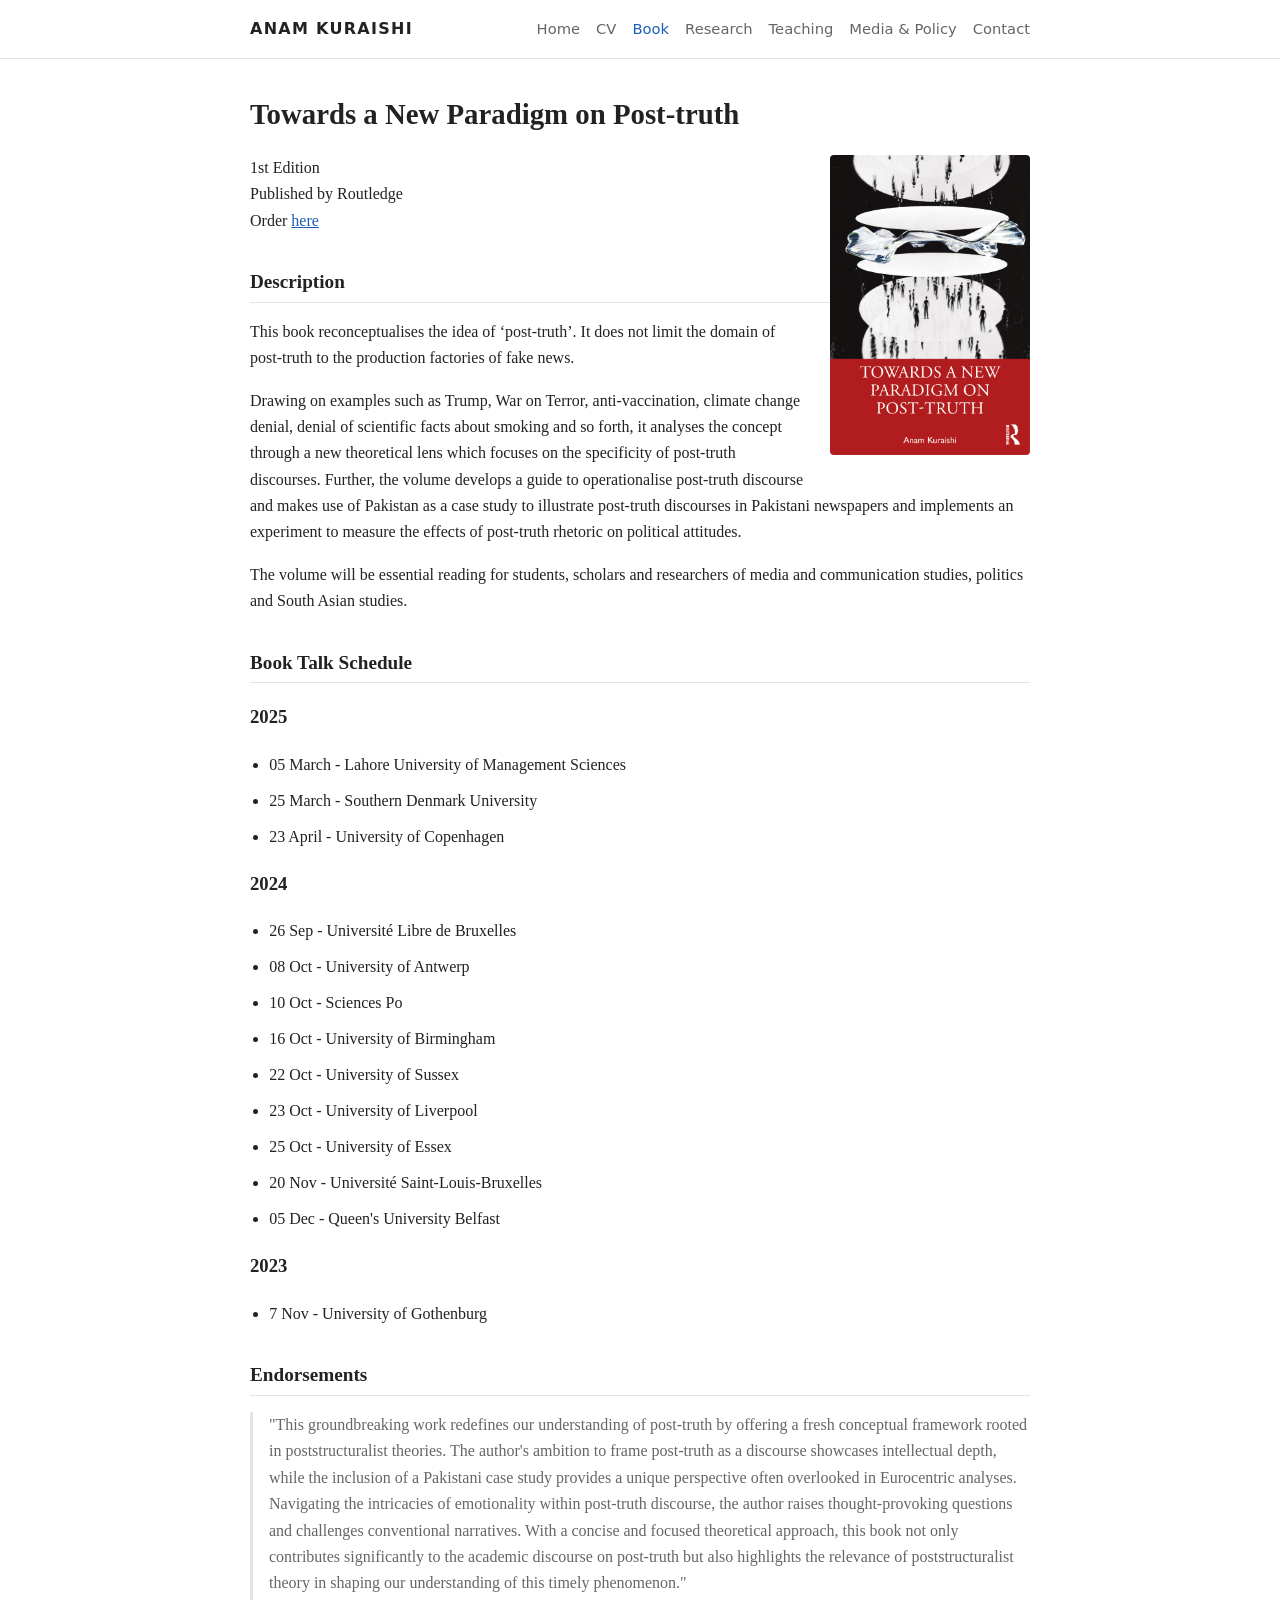
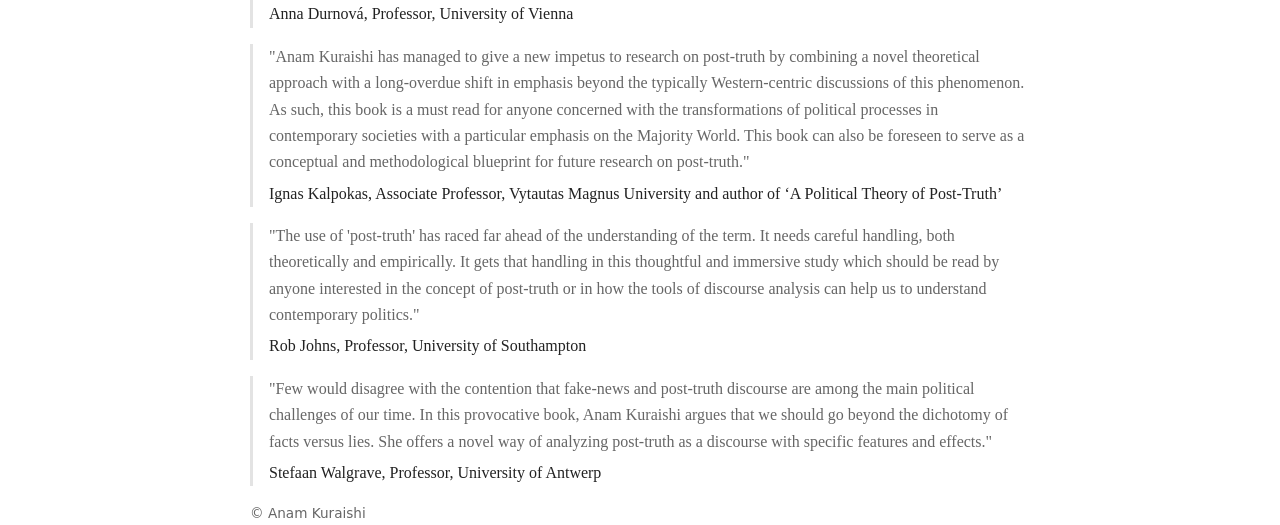
==== book.html @ c8cf6df5 "Update book.html" ====
<!DOCTYPE html>
<html lang="en">
<head>
<meta charset="UTF-8">
<meta name="viewport" content="width=device-width, initial-scale=1">
<title>Book</title>
<meta name="description" content="Anam Kuraishi">
<link rel="stylesheet" href="style.css">
</head>
<body>
<header class="site"><div class="wrap">
<a class="brand" href="index.html">ANAM KURAISHI</a>
<nav><a href="index.html">Home</a><a href="cv.html">CV</a><a href="book.html" class="active">Book</a><a href="research.html">Research</a><a href="teaching.html">Teaching</a><a href="media-policy.html">Media &amp; Policy</a><a href="contact.html">Contact</a></nav>
</div></header>
<main class="wrap">

<h1>Towards a New Paradigm on Post-truth</h1>
<img class="cover" src="Towards%20a%20New%20Paradigm%20on%20Post-truth%202-1.png" alt="Book cover: Towards a New Paradigm on Post-truth">
<p>1st Edition<br>Published by Routledge<br>Order <a href="https://www.routledge.com/Towards-a-New-Paradigm-on-Post-truth/Kuraishi/p/book/9781032434308">here</a></p>
<h2>Description</h2>
<p>This book reconceptualises the idea of ‘post-truth’. It does not limit the domain of post-truth to the production factories of fake news.</p>
<p>Drawing on examples such as Trump, War on Terror, anti-vaccination, climate change denial, denial of scientific facts about smoking and so forth, it analyses the concept through a new theoretical lens which focuses on the specificity of post-truth discourses. Further, the volume develops a guide to operationalise post-truth discourse and makes use of Pakistan as a case study to illustrate post-truth discourses in Pakistani newspapers and implements an experiment to measure the effects of post-truth rhetoric on political attitudes.</p>
<p>The volume will be essential reading for students, scholars and researchers of media and communication studies, politics and South Asian studies.</p>
<h2>Book Talk Schedule</h2>
<h3>2025</h3>
<ul><li>05 March - Lahore University of Management Sciences</li><li>25 March - Southern Denmark University</li><li>23 April - University of Copenhagen</li></ul>
<h3>2024</h3>
<ul><li>26 Sep - Université Libre de Bruxelles</li><li>08 Oct - University of Antwerp</li><li>10 Oct - Sciences Po</li><li>16 Oct - University of Birmingham</li><li>22 Oct - University of Sussex</li><li>23 Oct - University of Liverpool</li><li>25 Oct - University of Essex</li><li>20 Nov - Université Saint-Louis-Bruxelles</li><li>05 Dec - Queen's University Belfast</li></ul>
<h3>2023</h3>
<ul><li>7 Nov - University of Gothenburg</li></ul>
<h2>Endorsements</h2>
<blockquote>"This groundbreaking work redefines our understanding of post-truth by offering a fresh conceptual framework rooted in poststructuralist theories. The author's ambition to frame post-truth as a discourse showcases intellectual depth, while the inclusion of a Pakistani case study provides a unique perspective often overlooked in Eurocentric analyses. Navigating the intricacies of emotionality within post-truth discourse, the author raises thought-provoking questions and challenges conventional narratives. With a concise and focused theoretical approach, this book not only contributes significantly to the academic discourse on post-truth but also highlights the relevance of poststructuralist theory in shaping our understanding of this timely phenomenon."<cite>Anna Durnová, Professor, University of Vienna</cite></blockquote>
<blockquote>"Anam Kuraishi has managed to give a new impetus to research on post-truth by combining a novel theoretical approach with a long-overdue shift in emphasis beyond the typically Western-centric discussions of this phenomenon. As such, this book is a must read for anyone concerned with the transformations of political processes in contemporary societies with a particular emphasis on the Majority World. This book can also be foreseen to serve as a conceptual and methodological blueprint for future research on post-truth."<cite>Ignas Kalpokas, Associate Professor, Vytautas Magnus University and author of ‘A Political Theory of Post-Truth’</cite></blockquote>
<blockquote>"The use of 'post-truth' has raced far ahead of the understanding of the term. It needs careful handling, both theoretically and empirically. It gets that handling in this thoughtful and immersive study which should be read by anyone interested in the concept of post-truth or in how the tools of discourse analysis can help us to understand contemporary politics."<cite>Rob Johns, Professor, University of Southampton</cite></blockquote>
<blockquote>"Few would disagree with the contention that fake-news and post-truth discourse are among the main political challenges of our time. In this provocative book, Anam Kuraishi argues that we should go beyond the dichotomy of facts versus lies. She offers a novel way of analyzing post-truth as a discourse with specific features and effects."<cite>Stefaan Walgrave, Professor, University of Antwerp</cite></blockquote>
</main>
<footer class="wrap">&copy; Anam Kuraishi</footer>
</body>
</html>
---- style.css ----
:root{--bg:#fff;--text:#222;--muted:#666;--accent:#1a5fb4;--line:#e3e3e3}
@media(prefers-color-scheme:dark){:root{--bg:#15171a;--text:#e6e6e6;--muted:#9aa0a6;--accent:#7fb2ff;--line:#2c2f33}}
*{box-sizing:border-box}
body{margin:0;background:var(--bg);color:var(--text);font-family:Georgia,"Times New Roman",serif;line-height:1.65}
.wrap{max-width:820px;margin:0 auto;padding:0 1.25rem}
header.site{border-bottom:1px solid var(--line);padding:1rem 0;margin-bottom:2rem}
header.site .wrap{display:flex;justify-content:space-between;align-items:center;flex-wrap:wrap;gap:.75rem}
.brand{font-family:system-ui,sans-serif;font-weight:700;letter-spacing:.08em;color:var(--text);text-decoration:none}
nav{display:flex;gap:1rem;flex-wrap:wrap;font-family:system-ui,sans-serif;font-size:.92rem}
nav a{color:var(--muted);text-decoration:none}
nav a:hover,nav a.active{color:var(--accent)}
a{color:var(--accent)}
h1{font-size:1.8rem;margin:0 0 1rem}
h2{font-size:1.2rem;margin:2rem 0 .6rem;padding-bottom:.25rem;border-bottom:1px solid var(--line)}
ul{padding-left:1.2rem}li{margin-bottom:.6rem}
.profile{display:flex;gap:1.75rem;align-items:flex-start;flex-wrap:wrap}
.profile img{width:220px;max-width:100%;border-radius:6px;background:var(--line)}
.profile .text{flex:1;min-width:260px}
.cover{width:200px;float:right;margin:0 0 1rem 1.5rem;border-radius:4px}
blockquote{margin:1rem 0;padding-left:1rem;border-left:3px solid var(--line);color:var(--muted)}
blockquote cite{display:block;margin-top:.3rem;font-style:normal;color:var(--text)}
.btn{display:inline-block;padding:.6rem 1.1rem;border:1px solid var(--accent);border-radius:4px;text-decoration:none;font-family:system-ui,sans-serif}
footer{margin:3rem auto 2rem;color:var(--muted);font-size:.85rem;font-family:system-ui,sans-serif}
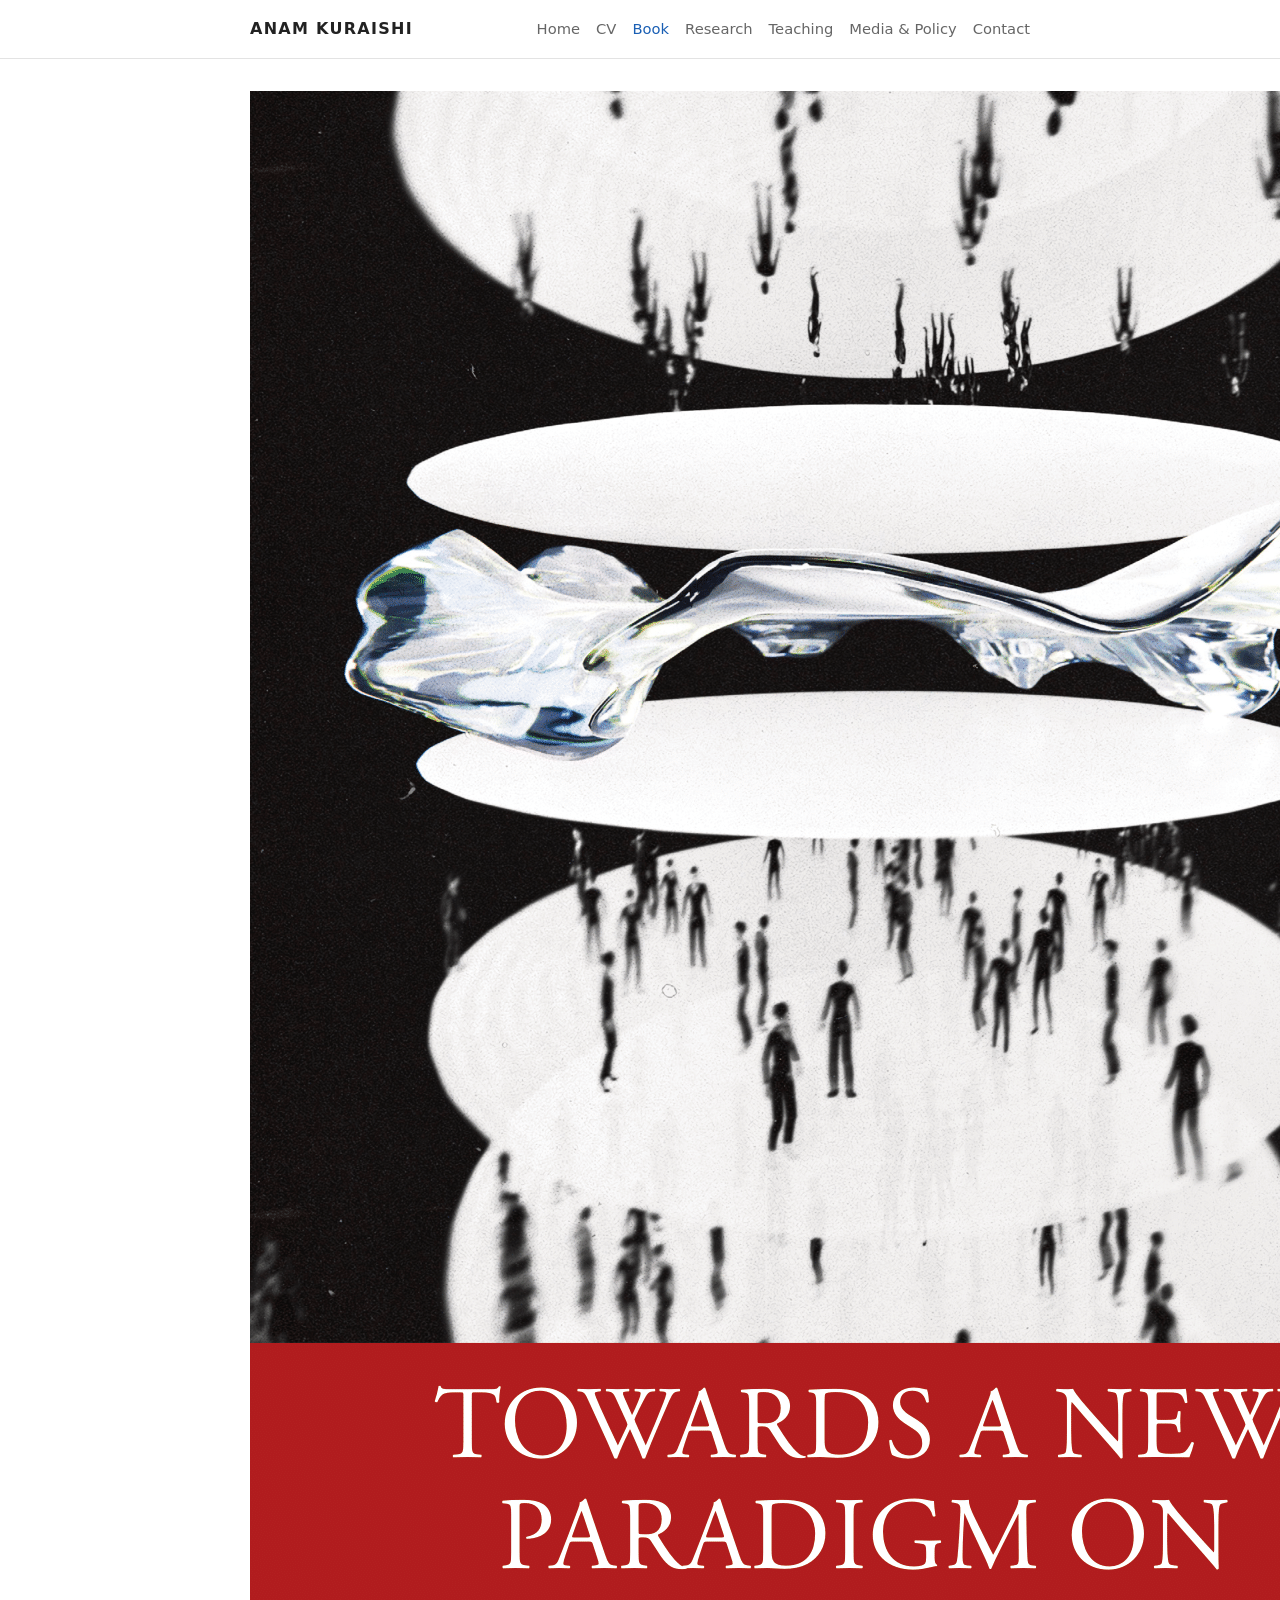
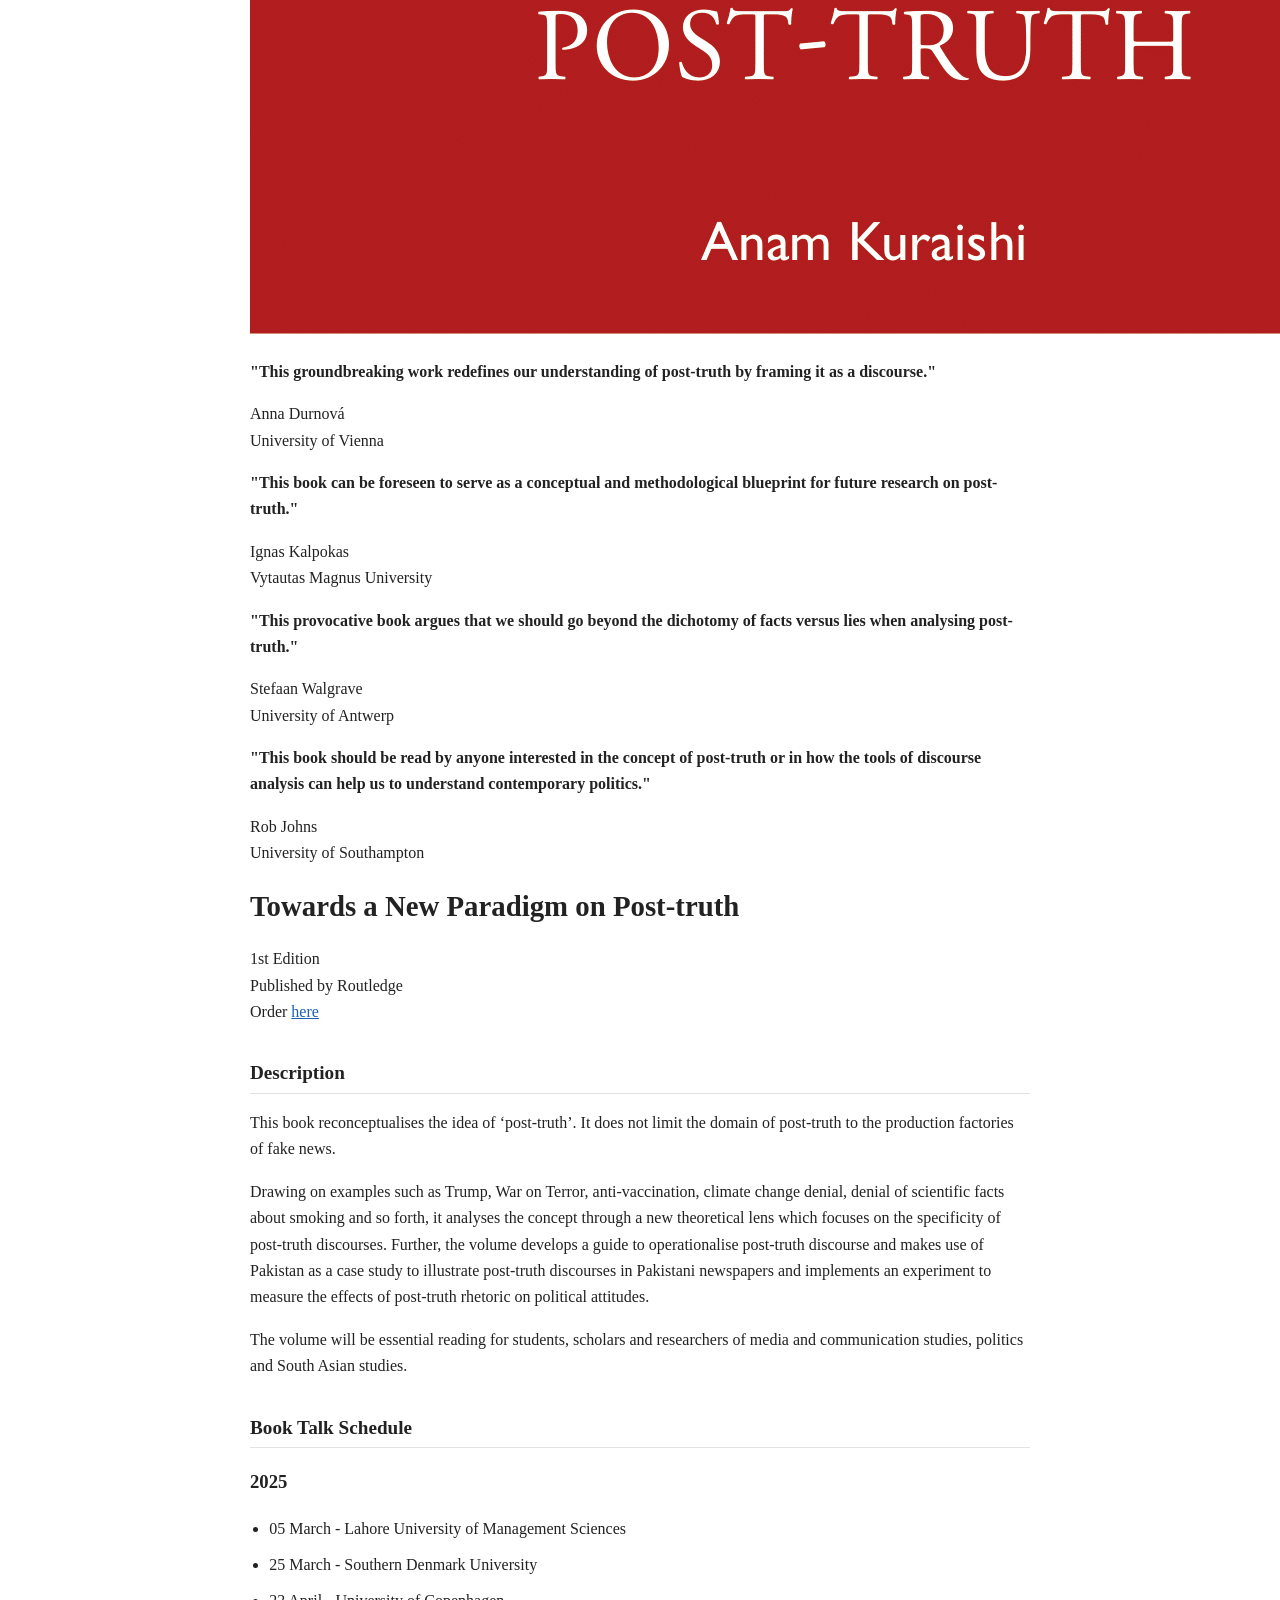
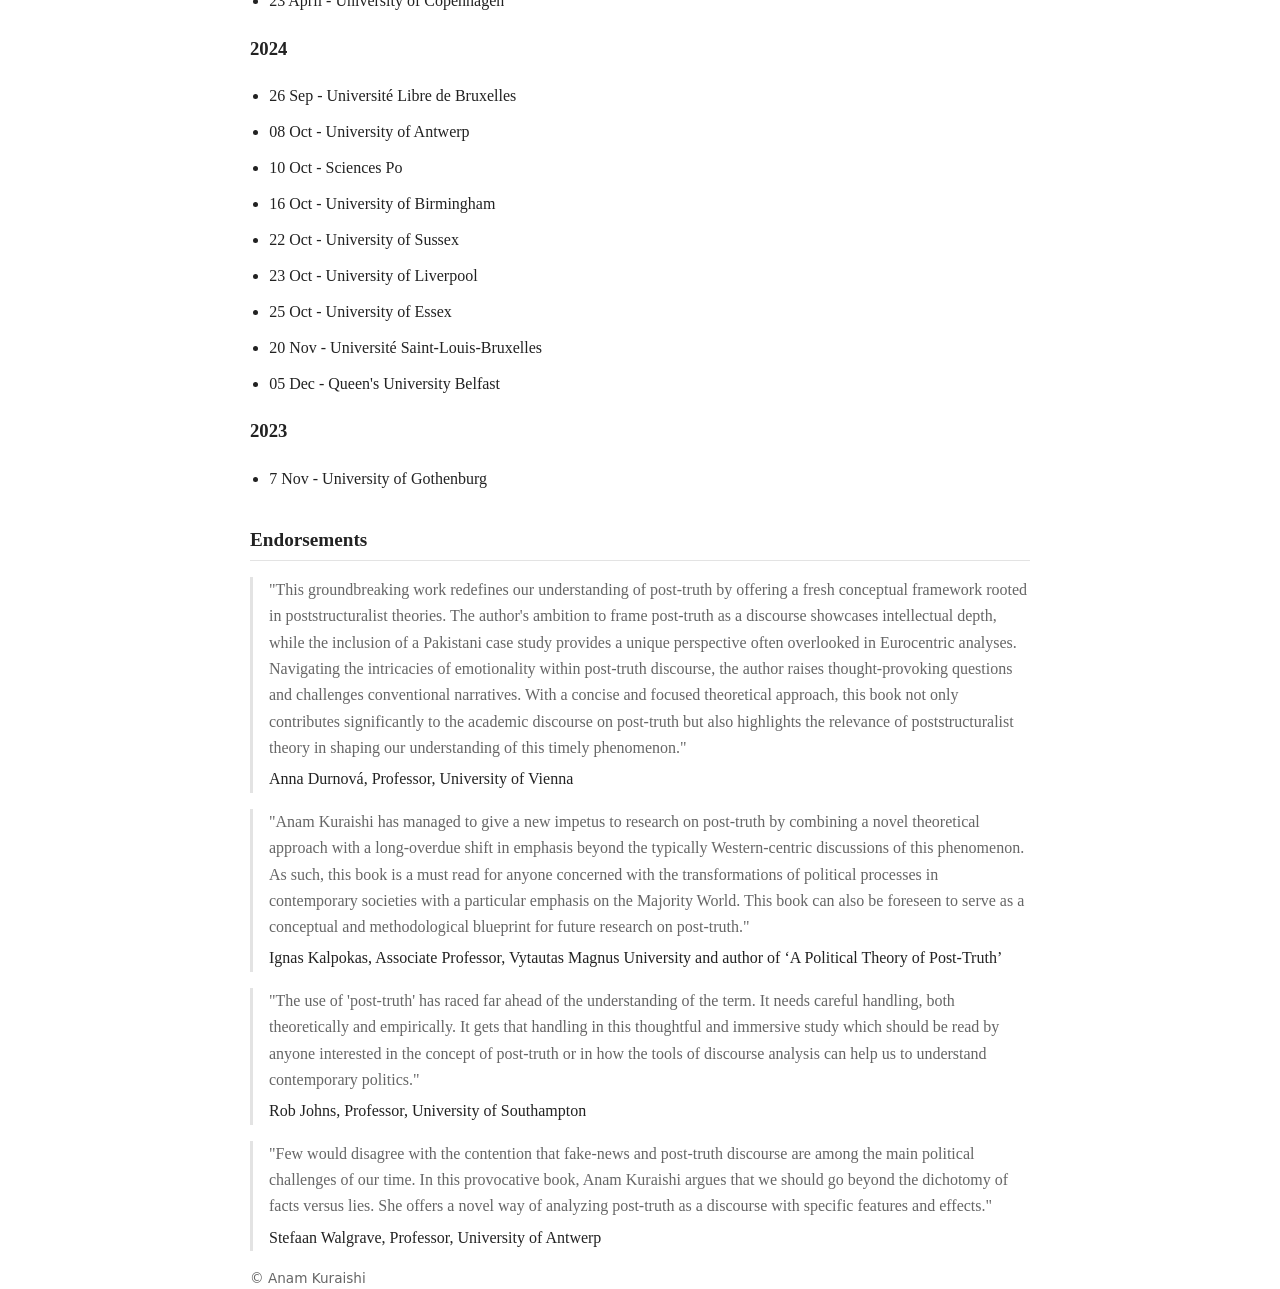
==== commit a464fb9b: "Update book.html" ====
--- a/book.html
+++ b/book.html
@@ -14,8 +14,27 @@
 </div></header>
 <main class="wrap">
 
+<div class="book-top">
+<img src="Towards%20a%20New%20Paradigm%20on%20Post-truth%202-1.png" alt="Book cover: Towards a New Paradigm on Post-truth">
+<div class="q">
+<p><strong>"This groundbreaking work redefines our understanding of post-truth by framing it as a discourse."</strong></p>
+<p class="who">Anna Durnová<br>University of Vienna</p>
+</div>
+<div class="q">
+<p><strong>"This book can be foreseen to serve as a conceptual and methodological blueprint for future research on post-truth."</strong></p>
+<p class="who">Ignas Kalpokas<br>Vytautas Magnus University</p>
+</div>
+<div class="q">
+<p><strong>"This provocative book argues that we should go beyond the dichotomy of facts versus lies when analysing post-truth."</strong></p>
+<p class="who">Stefaan Walgrave<br>University of Antwerp</p>
+</div>
+<div class="q">
+<p><strong>"This book should be read by anyone interested in the concept of post-truth or in how the tools of discourse analysis can help us to understand contemporary politics."</strong></p>
+<p class="who">Rob Johns<br>University of Southampton</p>
+</div>
+</div>
+
 <h1>Towards a New Paradigm on Post-truth</h1>
-<img class="cover" src="Towards%20a%20New%20Paradigm%20on%20Post-truth%202-1.png" alt="Book cover: Towards a New Paradigm on Post-truth">
 <p>1st Edition<br>Published by Routledge<br>Order <a href="https://www.routledge.com/Towards-a-New-Paradigm-on-Post-truth/Kuraishi/p/book/9781032434308">here</a></p>
 <h2>Description</h2>
 <p>This book reconceptualises the idea of ‘post-truth’. It does not limit the domain of post-truth to the production factories of fake news.</p>
--- a/style.css
+++ b/style.css
@@ -14,7 +14,9 @@
 h2{font-size:1.2rem;margin:2rem 0 .6rem;padding-bottom:.25rem;border-bottom:1px solid var(--line)}
 ul{padding-left:1.2rem}li{margin-bottom:.6rem}
 .profile{display:flex;gap:1.75rem;align-items:flex-start;flex-wrap:wrap}
-.profile img{width:220px;max-width:100%;border-radius:6px;background:var(--line)}
+.profile .side{width:220px;max-width:100%}
+.profile .side img{width:100%;display:block;border-radius:6px;background:var(--line)}
+.profile .side p{margin:.6rem 0 0;font-size:.9rem;overflow-wrap:anywhere}
 .profile .text{flex:1;min-width:260px}
 .cover{width:200px;float:right;margin:0 0 1rem 1.5rem;border-radius:4px}
 blockquote{margin:1rem 0;padding-left:1rem;border-left:3px solid var(--line);color:var(--muted)}
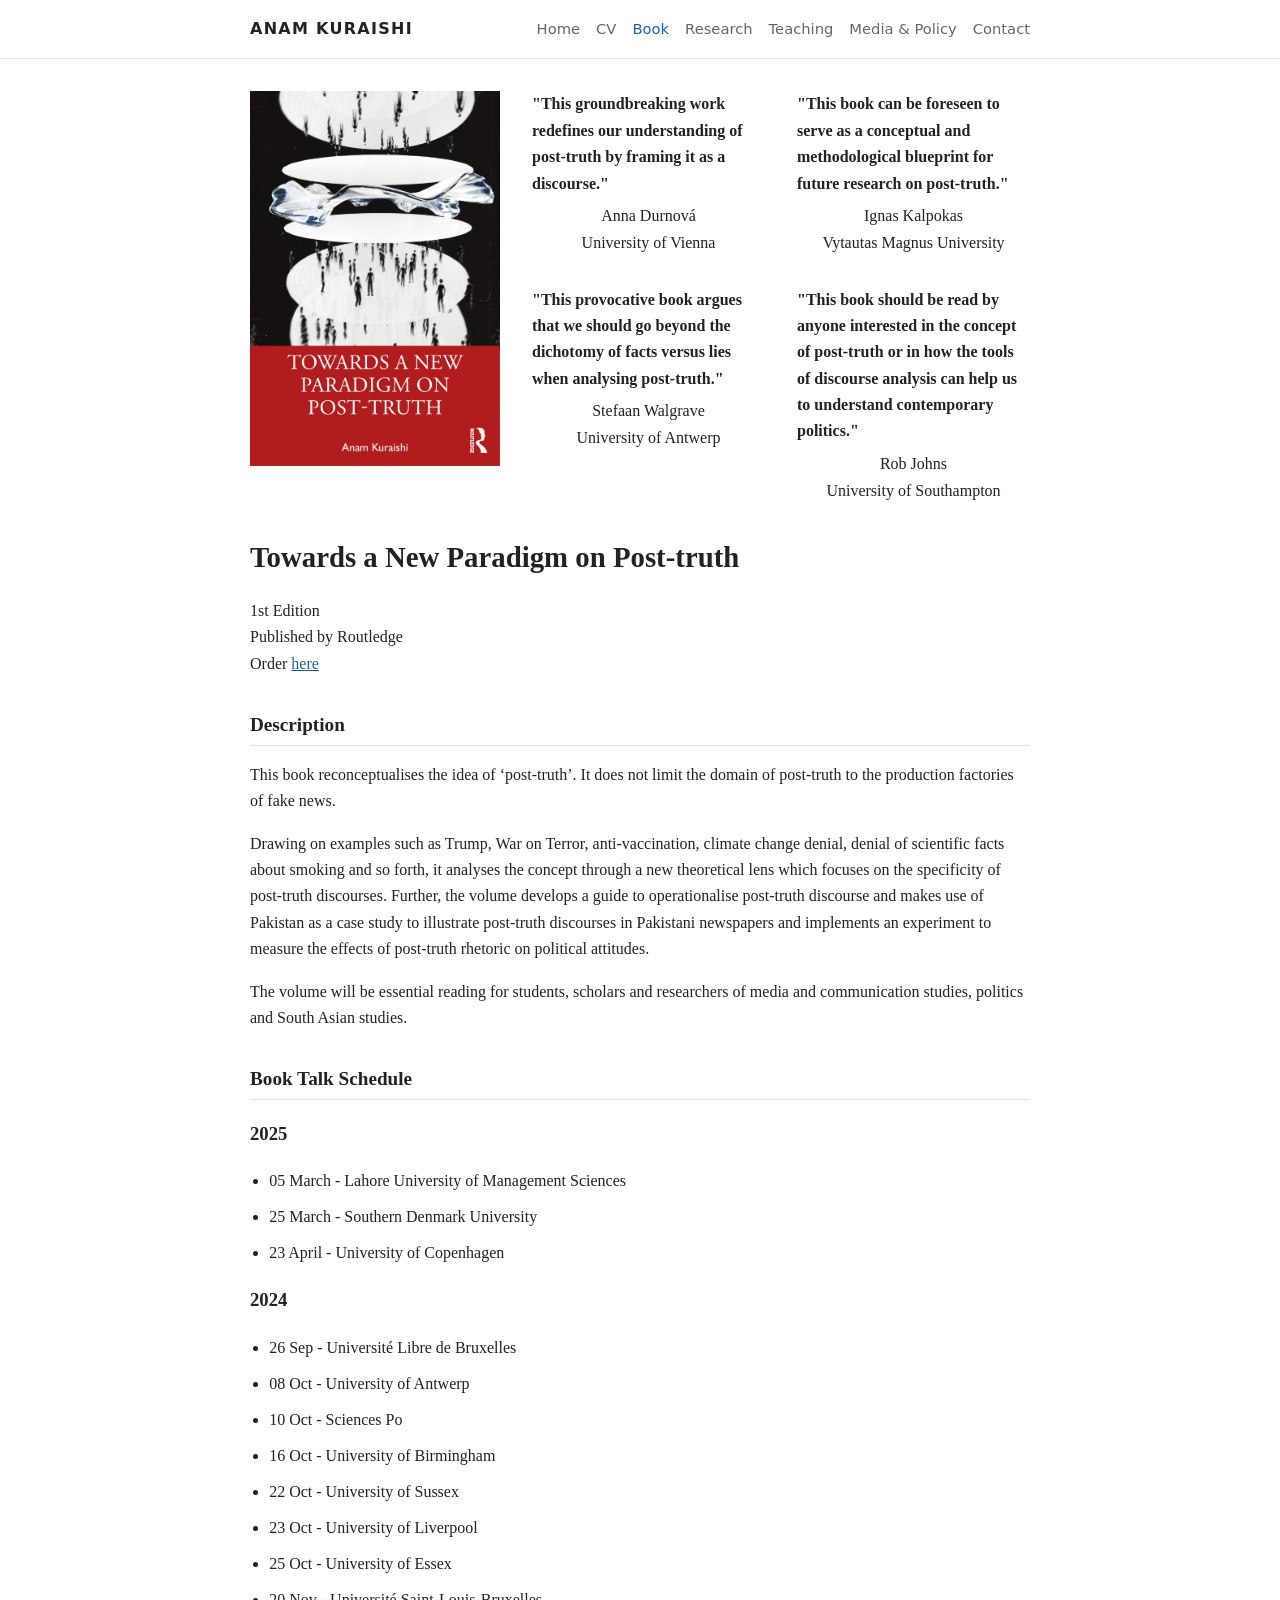
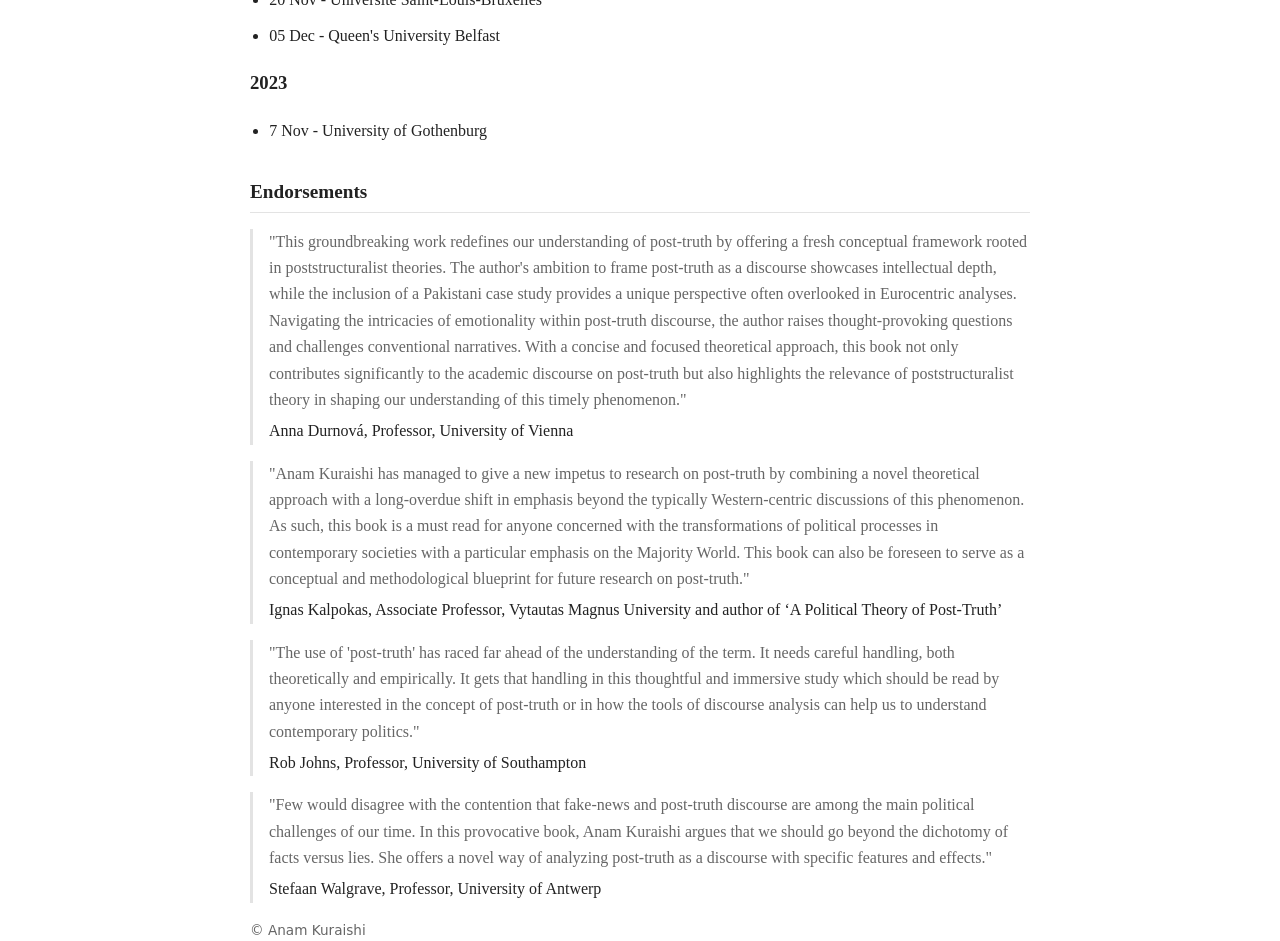
==== commit b472f494: "Update book.html" ====
--- a/book.html
+++ b/book.html
@@ -6,6 +6,21 @@
 <title>Book</title>
 <meta name="description" content="Anam Kuraishi">
 <link rel="stylesheet" href="style.css">
+<style>
+.book-top{display:grid;grid-template-columns:250px 1fr 1fr;column-gap:2rem;row-gap:1.5rem;align-items:start;margin:0 0 1.5rem}
+.book-top > img{grid-column:1;grid-row:1 / span 2;width:250px;max-width:100%;height:auto;display:block}
+.book-top .q{min-width:0}
+.book-top .q:nth-of-type(1){grid-column:2;grid-row:1}
+.book-top .q:nth-of-type(2){grid-column:3;grid-row:1}
+.book-top .q:nth-of-type(3){grid-column:2;grid-row:2}
+.book-top .q:nth-of-type(4){grid-column:3;grid-row:2}
+.book-top .q p{margin:0 0 .4rem;font-size:1rem}
+.book-top .who{text-align:center;font-size:.85rem}
+@media(max-width:760px){
+.book-top{grid-template-columns:1fr}
+.book-top > img,.book-top .q:nth-of-type(n){grid-column:1;grid-row:auto}
+}
+</style>
 </head>
 <body>
 <header class="site"><div class="wrap">
@@ -15,7 +30,7 @@
 <main class="wrap">
 
 <div class="book-top">
-<img src="Towards%20a%20New%20Paradigm%20on%20Post-truth%202-1.png" alt="Book cover: Towards a New Paradigm on Post-truth">
+<img src="Towards%20a%20New%20Paradigm%20on%20Post-truth%202-1.png" width="250" alt="Book cover: Towards a New Paradigm on Post-truth">
 <div class="q">
 <p><strong>"This groundbreaking work redefines our understanding of post-truth by framing it as a discourse."</strong></p>
 <p class="who">Anna Durnová<br>University of Vienna</p>
--- a/style.css
+++ b/style.css
@@ -23,3 +23,9 @@
 blockquote cite{display:block;margin-top:.3rem;font-style:normal;color:var(--text)}
 .btn{display:inline-block;padding:.6rem 1.1rem;border:1px solid var(--accent);border-radius:4px;text-decoration:none;font-family:system-ui,sans-serif}
 footer{margin:3rem auto 2rem;color:var(--muted);font-size:.85rem;font-family:system-ui,sans-serif}
+
+.book-top{display:grid;grid-template-columns:250px 1fr 1fr;grid-template-rows:auto auto;column-gap:2rem;row-gap:1.5rem;align-items:start;margin:0 0 1.5rem}
+.book-top img{grid-row:1 / span 2;width:100%;display:block}
+.book-top .q p{margin:0 0 .4rem;font-size:1rem}
+.book-top .who{text-align:center;font-size:.85rem}
+@media(max-width:760px){.book-top{grid-template-columns:1fr}.book-top img{grid-row:auto;max-width:250px}}
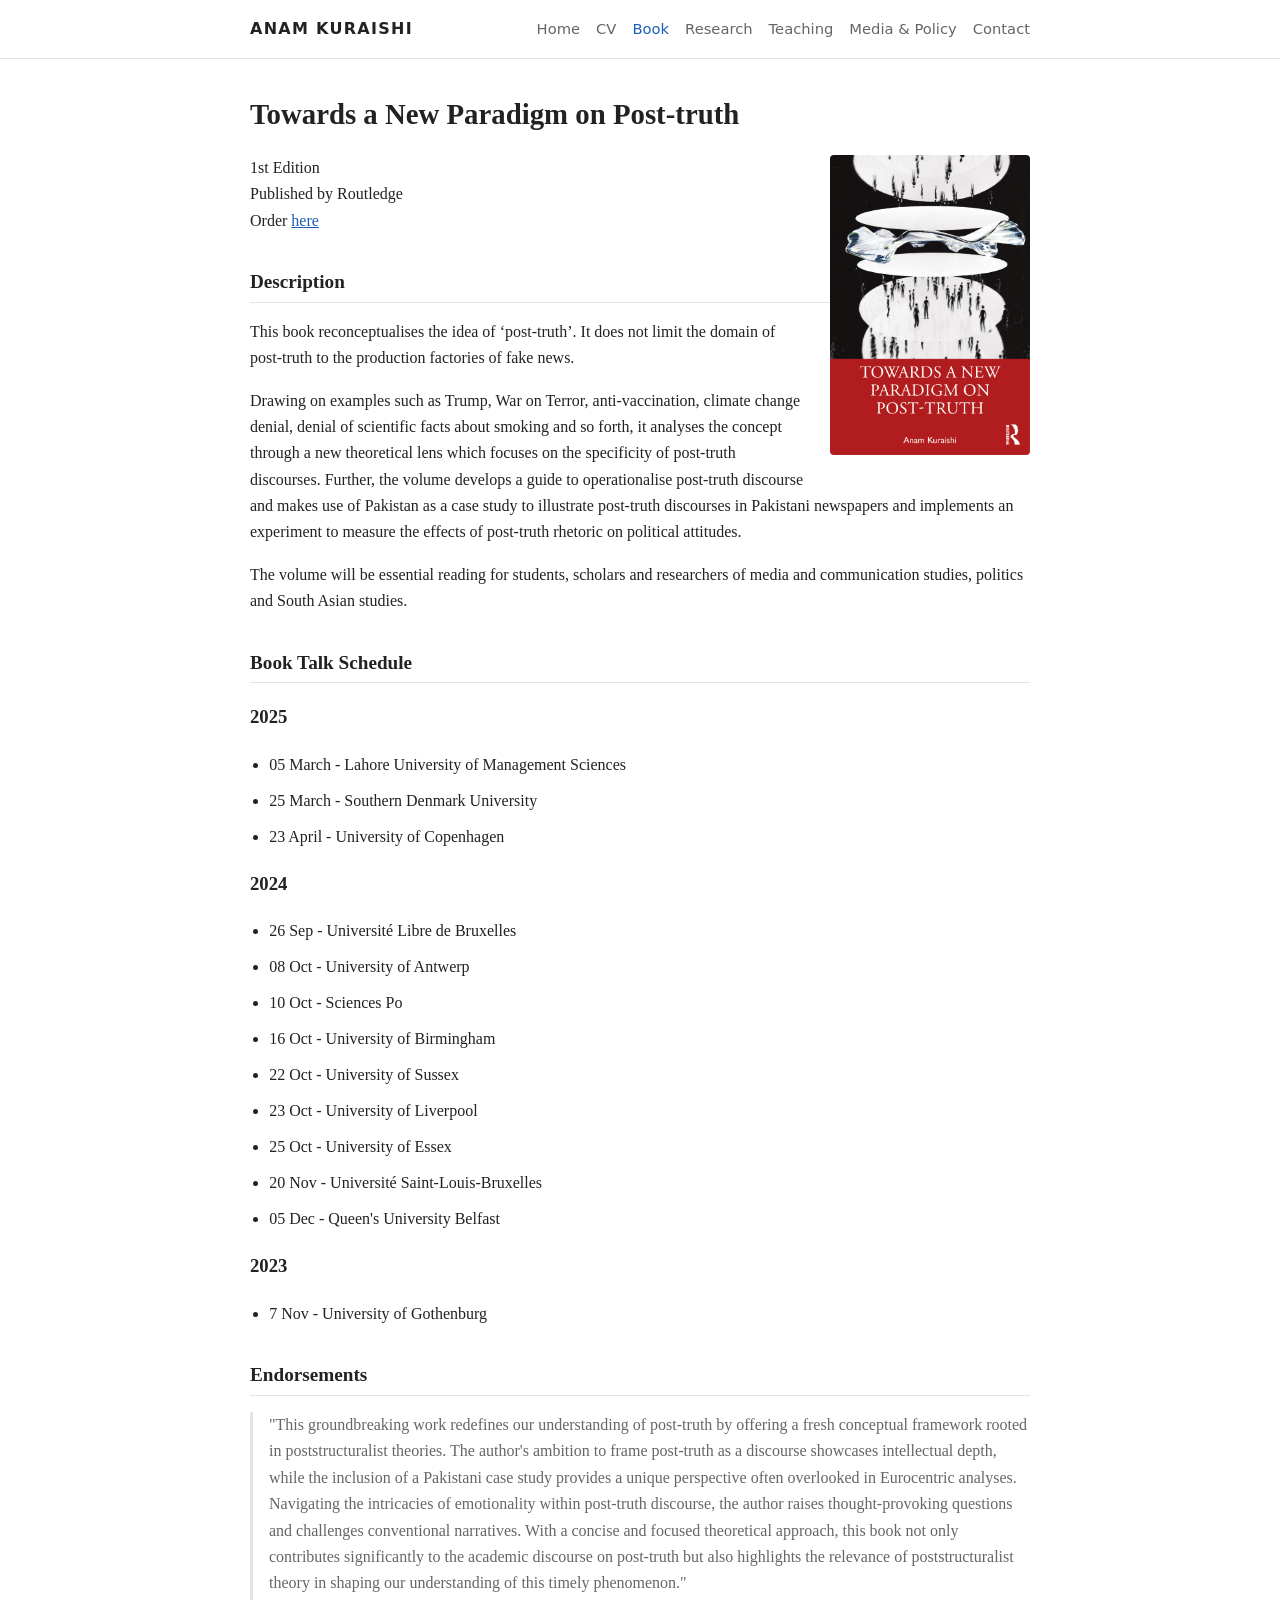
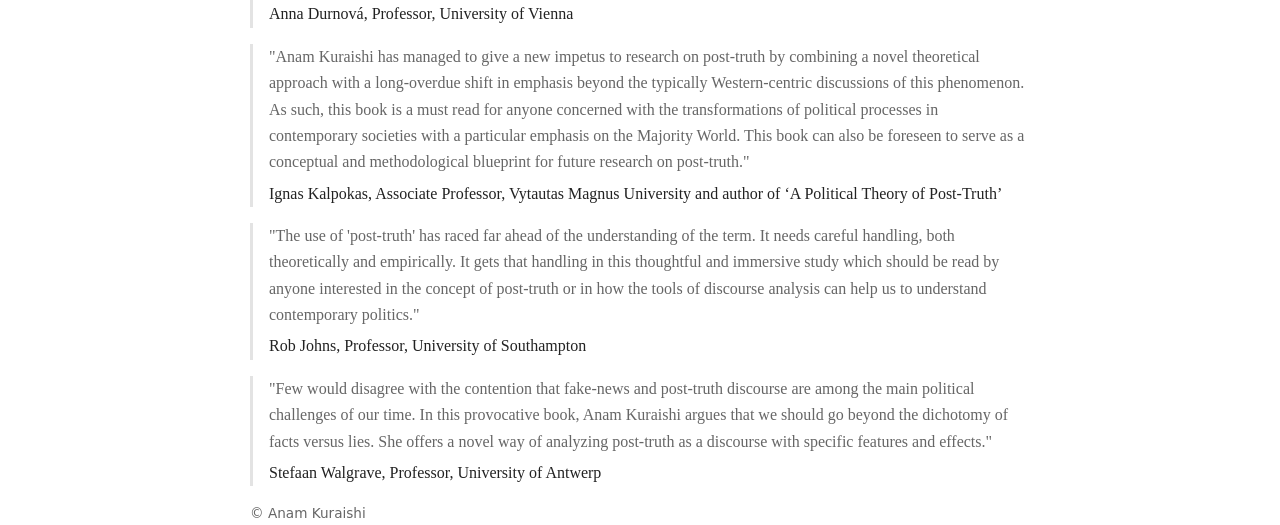
==== commit f9bab6bd: "Update book.html" ====
--- a/book.html
+++ b/book.html
@@ -6,21 +6,6 @@
 <title>Book</title>
 <meta name="description" content="Anam Kuraishi">
 <link rel="stylesheet" href="style.css">
-<style>
-.book-top{display:grid;grid-template-columns:250px 1fr 1fr;column-gap:2rem;row-gap:1.5rem;align-items:start;margin:0 0 1.5rem}
-.book-top > img{grid-column:1;grid-row:1 / span 2;width:250px;max-width:100%;height:auto;display:block}
-.book-top .q{min-width:0}
-.book-top .q:nth-of-type(1){grid-column:2;grid-row:1}
-.book-top .q:nth-of-type(2){grid-column:3;grid-row:1}
-.book-top .q:nth-of-type(3){grid-column:2;grid-row:2}
-.book-top .q:nth-of-type(4){grid-column:3;grid-row:2}
-.book-top .q p{margin:0 0 .4rem;font-size:1rem}
-.book-top .who{text-align:center;font-size:.85rem}
-@media(max-width:760px){
-.book-top{grid-template-columns:1fr}
-.book-top > img,.book-top .q:nth-of-type(n){grid-column:1;grid-row:auto}
-}
-</style>
 </head>
 <body>
 <header class="site"><div class="wrap">
@@ -29,27 +14,8 @@
 </div></header>
 <main class="wrap">
 
-<div class="book-top">
-<img src="Towards%20a%20New%20Paradigm%20on%20Post-truth%202-1.png" width="250" alt="Book cover: Towards a New Paradigm on Post-truth">
-<div class="q">
-<p><strong>"This groundbreaking work redefines our understanding of post-truth by framing it as a discourse."</strong></p>
-<p class="who">Anna Durnová<br>University of Vienna</p>
-</div>
-<div class="q">
-<p><strong>"This book can be foreseen to serve as a conceptual and methodological blueprint for future research on post-truth."</strong></p>
-<p class="who">Ignas Kalpokas<br>Vytautas Magnus University</p>
-</div>
-<div class="q">
-<p><strong>"This provocative book argues that we should go beyond the dichotomy of facts versus lies when analysing post-truth."</strong></p>
-<p class="who">Stefaan Walgrave<br>University of Antwerp</p>
-</div>
-<div class="q">
-<p><strong>"This book should be read by anyone interested in the concept of post-truth or in how the tools of discourse analysis can help us to understand contemporary politics."</strong></p>
-<p class="who">Rob Johns<br>University of Southampton</p>
-</div>
-</div>
-
 <h1>Towards a New Paradigm on Post-truth</h1>
+<img class="cover" src="Towards%20a%20New%20Paradigm%20on%20Post-truth%202-1.png" alt="Book cover: Towards a New Paradigm on Post-truth">
 <p>1st Edition<br>Published by Routledge<br>Order <a href="https://www.routledge.com/Towards-a-New-Paradigm-on-Post-truth/Kuraishi/p/book/9781032434308">here</a></p>
 <h2>Description</h2>
 <p>This book reconceptualises the idea of ‘post-truth’. It does not limit the domain of post-truth to the production factories of fake news.</p>
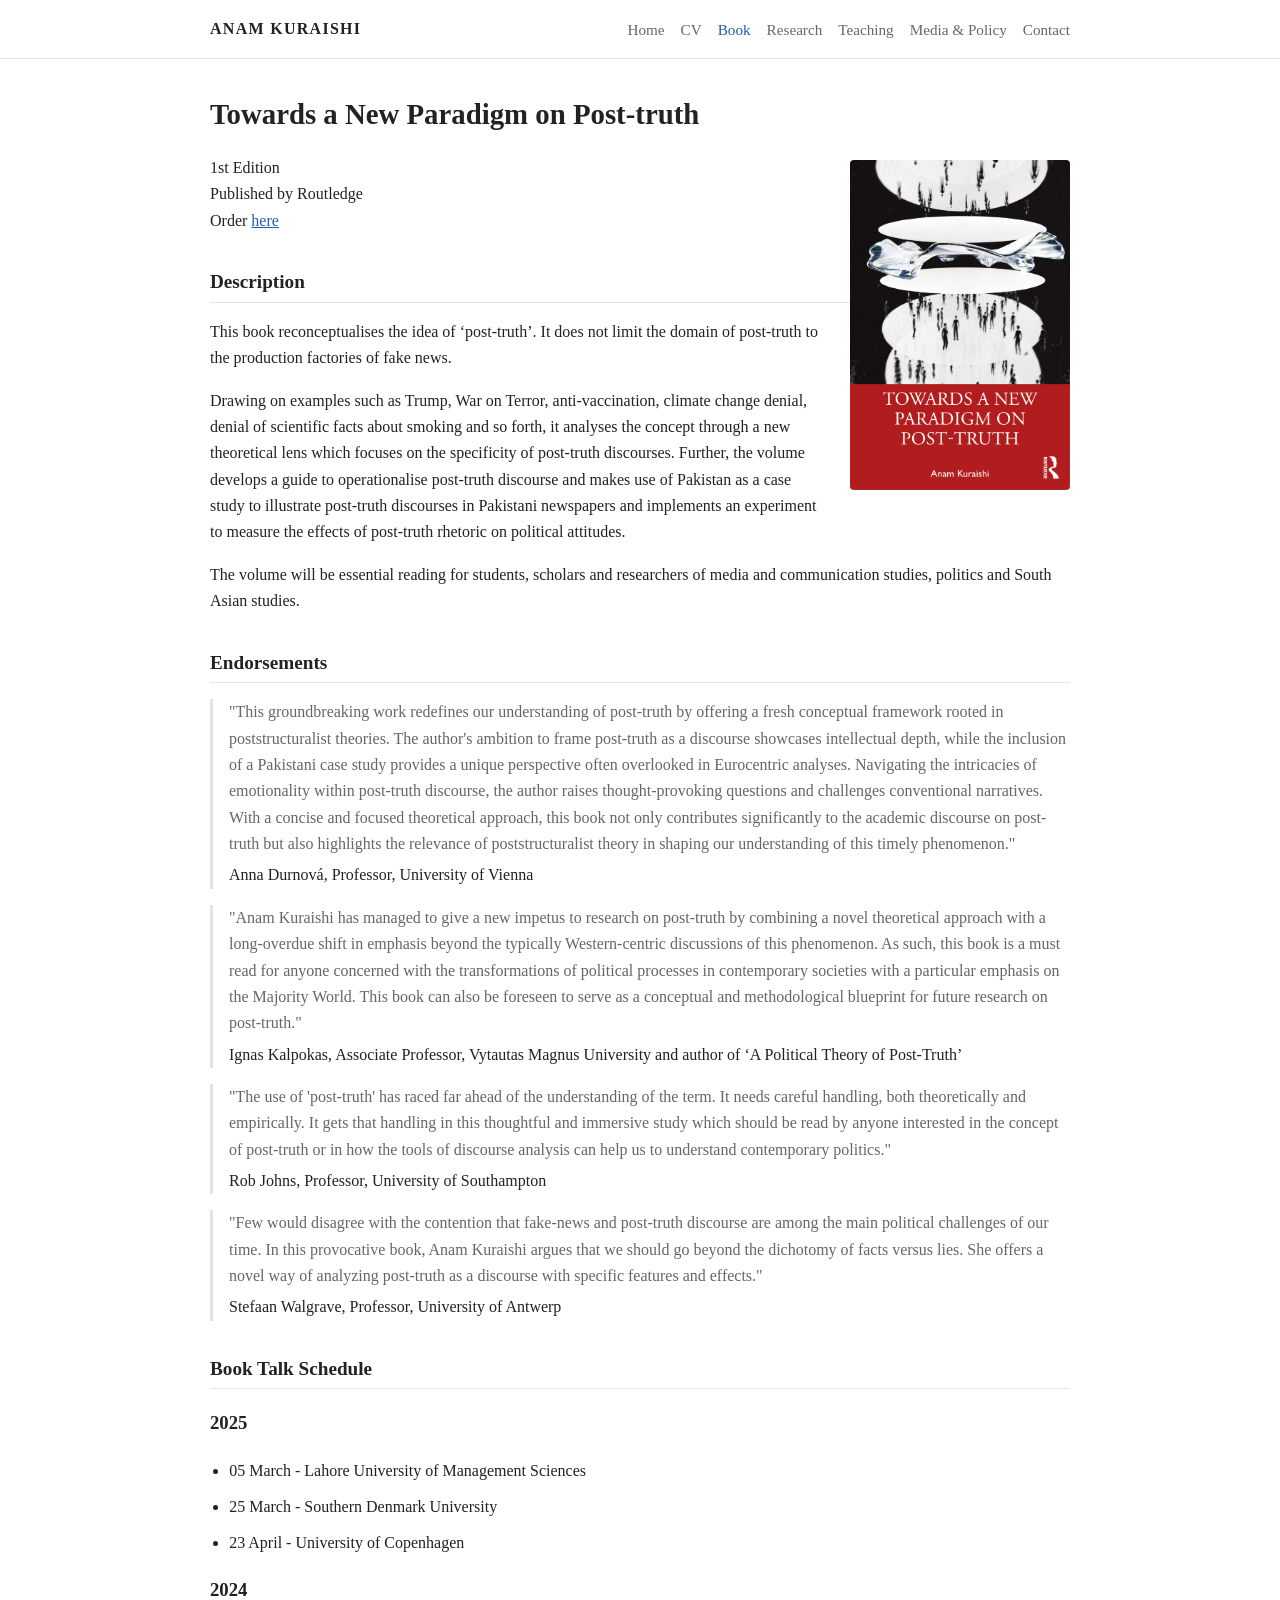
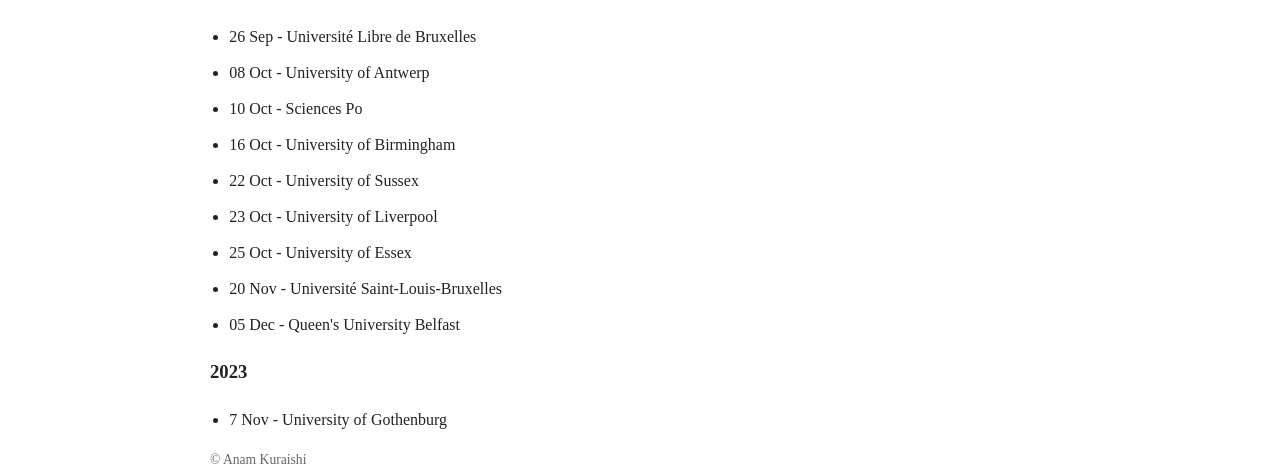
==== commit f7e15a59: "Update book.html" ====
--- a/book.html
+++ b/book.html
@@ -21,6 +21,13 @@
 <p>This book reconceptualises the idea of ‘post-truth’. It does not limit the domain of post-truth to the production factories of fake news.</p>
 <p>Drawing on examples such as Trump, War on Terror, anti-vaccination, climate change denial, denial of scientific facts about smoking and so forth, it analyses the concept through a new theoretical lens which focuses on the specificity of post-truth discourses. Further, the volume develops a guide to operationalise post-truth discourse and makes use of Pakistan as a case study to illustrate post-truth discourses in Pakistani newspapers and implements an experiment to measure the effects of post-truth rhetoric on political attitudes.</p>
 <p>The volume will be essential reading for students, scholars and researchers of media and communication studies, politics and South Asian studies.</p>
+
+<h2>Endorsements</h2>
+<blockquote>"This groundbreaking work redefines our understanding of post-truth by offering a fresh conceptual framework rooted in poststructuralist theories. The author's ambition to frame post-truth as a discourse showcases intellectual depth, while the inclusion of a Pakistani case study provides a unique perspective often overlooked in Eurocentric analyses. Navigating the intricacies of emotionality within post-truth discourse, the author raises thought-provoking questions and challenges conventional narratives. With a concise and focused theoretical approach, this book not only contributes significantly to the academic discourse on post-truth but also highlights the relevance of poststructuralist theory in shaping our understanding of this timely phenomenon."<cite>Anna Durnová, Professor, University of Vienna</cite></blockquote>
+<blockquote>"Anam Kuraishi has managed to give a new impetus to research on post-truth by combining a novel theoretical approach with a long-overdue shift in emphasis beyond the typically Western-centric discussions of this phenomenon. As such, this book is a must read for anyone concerned with the transformations of political processes in contemporary societies with a particular emphasis on the Majority World. This book can also be foreseen to serve as a conceptual and methodological blueprint for future research on post-truth."<cite>Ignas Kalpokas, Associate Professor, Vytautas Magnus University and author of ‘A Political Theory of Post-Truth’</cite></blockquote>
+<blockquote>"The use of 'post-truth' has raced far ahead of the understanding of the term. It needs careful handling, both theoretically and empirically. It gets that handling in this thoughtful and immersive study which should be read by anyone interested in the concept of post-truth or in how the tools of discourse analysis can help us to understand contemporary politics."<cite>Rob Johns, Professor, University of Southampton</cite></blockquote>
+<blockquote>"Few would disagree with the contention that fake-news and post-truth discourse are among the main political challenges of our time. In this provocative book, Anam Kuraishi argues that we should go beyond the dichotomy of facts versus lies. She offers a novel way of analyzing post-truth as a discourse with specific features and effects."<cite>Stefaan Walgrave, Professor, University of Antwerp</cite></blockquote>
+
 <h2>Book Talk Schedule</h2>
 <h3>2025</h3>
 <ul><li>05 March - Lahore University of Management Sciences</li><li>25 March - Southern Denmark University</li><li>23 April - University of Copenhagen</li></ul>
@@ -28,11 +35,7 @@
 <ul><li>26 Sep - Université Libre de Bruxelles</li><li>08 Oct - University of Antwerp</li><li>10 Oct - Sciences Po</li><li>16 Oct - University of Birmingham</li><li>22 Oct - University of Sussex</li><li>23 Oct - University of Liverpool</li><li>25 Oct - University of Essex</li><li>20 Nov - Université Saint-Louis-Bruxelles</li><li>05 Dec - Queen's University Belfast</li></ul>
 <h3>2023</h3>
 <ul><li>7 Nov - University of Gothenburg</li></ul>
-<h2>Endorsements</h2>
-<blockquote>"This groundbreaking work redefines our understanding of post-truth by offering a fresh conceptual framework rooted in poststructuralist theories. The author's ambition to frame post-truth as a discourse showcases intellectual depth, while the inclusion of a Pakistani case study provides a unique perspective often overlooked in Eurocentric analyses. Navigating the intricacies of emotionality within post-truth discourse, the author raises thought-provoking questions and challenges conventional narratives. With a concise and focused theoretical approach, this book not only contributes significantly to the academic discourse on post-truth but also highlights the relevance of poststructuralist theory in shaping our understanding of this timely phenomenon."<cite>Anna Durnová, Professor, University of Vienna</cite></blockquote>
-<blockquote>"Anam Kuraishi has managed to give a new impetus to research on post-truth by combining a novel theoretical approach with a long-overdue shift in emphasis beyond the typically Western-centric discussions of this phenomenon. As such, this book is a must read for anyone concerned with the transformations of political processes in contemporary societies with a particular emphasis on the Majority World. This book can also be foreseen to serve as a conceptual and methodological blueprint for future research on post-truth."<cite>Ignas Kalpokas, Associate Professor, Vytautas Magnus University and author of ‘A Political Theory of Post-Truth’</cite></blockquote>
-<blockquote>"The use of 'post-truth' has raced far ahead of the understanding of the term. It needs careful handling, both theoretically and empirically. It gets that handling in this thoughtful and immersive study which should be read by anyone interested in the concept of post-truth or in how the tools of discourse analysis can help us to understand contemporary politics."<cite>Rob Johns, Professor, University of Southampton</cite></blockquote>
-<blockquote>"Few would disagree with the contention that fake-news and post-truth discourse are among the main political challenges of our time. In this provocative book, Anam Kuraishi argues that we should go beyond the dichotomy of facts versus lies. She offers a novel way of analyzing post-truth as a discourse with specific features and effects."<cite>Stefaan Walgrave, Professor, University of Antwerp</cite></blockquote>
+
 </main>
 <footer class="wrap">&copy; Anam Kuraishi</footer>
 </body>
--- a/style.css
+++ b/style.css
@@ -1,31 +1,41 @@
-:root{--bg:#fff;--text:#222;--muted:#666;--accent:#1a5fb4;--line:#e3e3e3}
-@media(prefers-color-scheme:dark){:root{--bg:#15171a;--text:#e6e6e6;--muted:#9aa0a6;--accent:#7fb2ff;--line:#2c2f33}}
+:root{--bg:#fff;--text:#222;--muted:#666;--accent:#1a5fb4;--line:#e3e3e3;--font:Cambria,Georgia,serif}
 *{box-sizing:border-box}
-body{margin:0;background:var(--bg);color:var(--text);font-family:Georgia,"Times New Roman",serif;line-height:1.65}
-.wrap{max-width:820px;margin:0 auto;padding:0 1.25rem}
+body{margin:0;background:var(--bg);color:var(--text);font-family:var(--font);line-height:1.65}
+body,.brand,nav,nav a,h1,h2,h3,p,li,a,blockquote,cite,.btn,footer{font-family:var(--font)}
+.wrap{max-width:900px;margin:0 auto;padding:0 1.25rem}
+a{color:var(--accent)}
+
 header.site{border-bottom:1px solid var(--line);padding:1rem 0;margin-bottom:2rem}
 header.site .wrap{display:flex;justify-content:space-between;align-items:center;flex-wrap:wrap;gap:.75rem}
-.brand{font-family:system-ui,sans-serif;font-weight:700;letter-spacing:.08em;color:var(--text);text-decoration:none}
-nav{display:flex;gap:1rem;flex-wrap:wrap;font-family:system-ui,sans-serif;font-size:.92rem}
+.brand{font-weight:700;letter-spacing:.08em;color:var(--text);text-decoration:none}
+nav{display:flex;gap:1rem;flex-wrap:wrap;font-size:.95rem}
 nav a{color:var(--muted);text-decoration:none}
 nav a:hover,nav a.active{color:var(--accent)}
-a{color:var(--accent)}
+
 h1{font-size:1.8rem;margin:0 0 1rem}
 h2{font-size:1.2rem;margin:2rem 0 .6rem;padding-bottom:.25rem;border-bottom:1px solid var(--line)}
-ul{padding-left:1.2rem}li{margin-bottom:.6rem}
-.profile{display:flex;gap:1.75rem;align-items:flex-start;flex-wrap:wrap}
-.profile .side{width:220px;max-width:100%}
-.profile .side img{width:100%;display:block;border-radius:6px;background:var(--line)}
+ul{padding-left:1.2rem}
+li{margin-bottom:.6rem}
+
+.profile{display:flex;gap:2rem;align-items:flex-start;flex-wrap:wrap}
+.profile .side{width:300px;max-width:100%}
+.profile .side img{width:100%;height:auto;display:block;border-radius:6px}
 .profile .side p{margin:.6rem 0 0;font-size:.9rem;overflow-wrap:anywhere}
 .profile .text{flex:1;min-width:260px}
-.cover{width:200px;float:right;margin:0 0 1rem 1.5rem;border-radius:4px}
+.profile .text>p:first-child{margin-top:0}
+
+.cover{width:220px;max-width:100%;float:right;margin:.3rem 0 1rem 1.5rem;border-radius:4px}
+
+@media(max-width:300px){
+  .profile{flex-direction:column;align-items:center}
+  .profile .side{width:220px}
+  .profile .text{width:100%}
+  .cover{float:none;display:block;margin:0 auto 1rem}
+}
+
 blockquote{margin:1rem 0;padding-left:1rem;border-left:3px solid var(--line);color:var(--muted)}
 blockquote cite{display:block;margin-top:.3rem;font-style:normal;color:var(--text)}
-.btn{display:inline-block;padding:.6rem 1.1rem;border:1px solid var(--accent);border-radius:4px;text-decoration:none;font-family:system-ui,sans-serif}
-footer{margin:3rem auto 2rem;color:var(--muted);font-size:.85rem;font-family:system-ui,sans-serif}
 
-.book-top{display:grid;grid-template-columns:250px 1fr 1fr;grid-template-rows:auto auto;column-gap:2rem;row-gap:1.5rem;align-items:start;margin:0 0 1.5rem}
-.book-top img{grid-row:1 / span 2;width:100%;display:block}
-.book-top .q p{margin:0 0 .4rem;font-size:1rem}
-.book-top .who{text-align:center;font-size:.85rem}
-@media(max-width:760px){.book-top{grid-template-columns:1fr}.book-top img{grid-row:auto;max-width:250px}}
+.btn{display:inline-block;padding:.6rem 1.1rem;border:1px solid var(--accent);border-radius:4px;text-decoration:none}
+.contact p{margin:0 0 1.5rem}
+footer{margin:3rem auto 2rem;color:var(--muted);font-size:.85rem}
